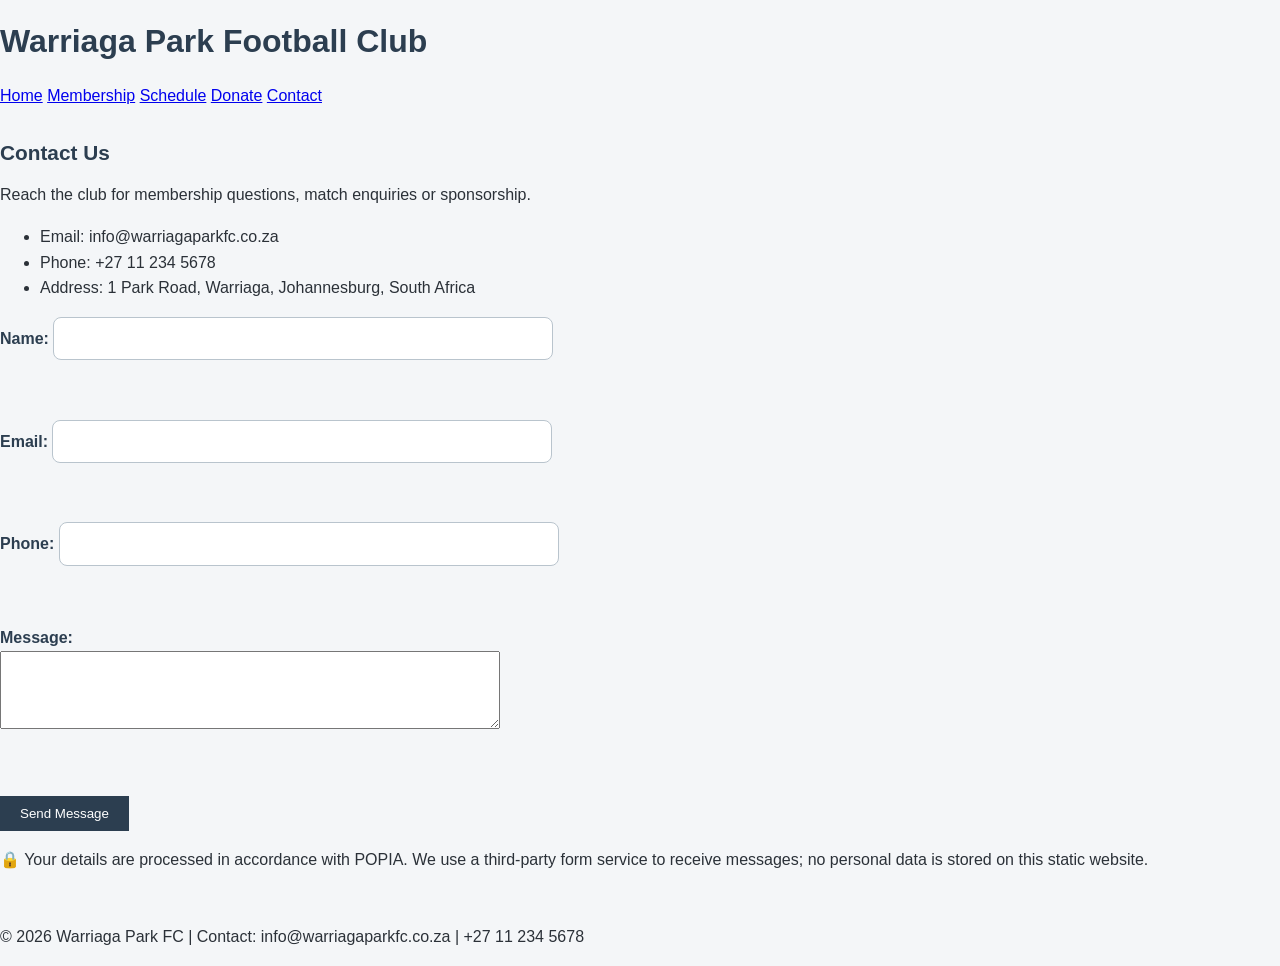
==== contact.html @ 316d6ea3 "feat: add contact page and enhance footer" ====
<!DOCTYPE html>
<html lang="en">
<head>
    <meta charset="UTF-8">
    <meta name="viewport" content="width=device-width, initial-scale=1.0">
    <title>Contact - Warriaga Park FC</title>
    <link rel="stylesheet" href="style.css">
</head>
<body>
    <header>
        <h1>Warriaga Park Football Club</h1>
        <nav>
            <a href="index.html">Home</a>
            <a href="membership.html">Membership</a>
            <a href="schedule.html">Schedule</a>
            <a href="donate.html">Donate</a>
            <a href="contact.html">Contact</a>
        </nav>
    </header>
    <main>
        <h2>Contact Us</h2>
        <p>Reach the club for membership questions, match enquiries or sponsorship.</p>

        <ul>
            <li>Email: info@warriagaparkfc.co.za</li>
            <li>Phone: +27 11 234 5678</li>
            <li>Address: 1 Park Road, Warriaga, Johannesburg, South Africa</li>
        </ul>

        <form action="https://formspree.io/f/your_form_id" method="POST">
            <label>Name: <input type="text" name="name" required></label><br><br>
            <label>Email: <input type="email" name="email" required></label><br><br>
            <label>Phone: <input type="tel" name="phone"></label><br><br>
            <label>Message:<br>
                <textarea name="message" rows="4" required></textarea>
            </label><br><br>
            <button type="submit">Send Message</button>
        </form>

        <p>&#128274; Your details are processed in accordance with POPIA. We use a third-party form service to receive messages; no personal data is stored on this static website.</p>
    </main>
    <footer>
        <p>&copy; 2026 Warriaga Park FC | Contact: info@warriagaparkfc.co.za | +27 11 234 5678</p>
    </footer>
</body>
</html>
---- style.css ----
/* ==========================================================================
   Warriaga Park FC - site stylesheet
   Mobile-first, no external dependencies.
   Shared by: index.html, team.html, history.html, schedule.html,
              membership.html, donate.html
   ========================================================================== */

:root {
    --club-navy: #2c3e50;
    --club-navy-dark: #22303d;
    --club-green: #1f7a4c;
    --club-green-dark: #19623f;
    --club-gold: #f0b429;
    --surface: #ffffff;
    --page-bg: #f4f6f8;
    --text: #2b3138;
    --text-muted: #5b6672;
    --border: #dce3e9;
    --radius: 10px;
    --shadow-sm: 0 1px 2px rgba(20, 30, 40, 0.08);
    --shadow-md: 0 6px 18px rgba(20, 30, 40, 0.12);
    --wrap: 1040px;
}

*,
*::before,
*::after {
    box-sizing: border-box;
}

html {
    -webkit-text-size-adjust: 100%;
}

body {
    margin: 0;
    min-height: 100vh;
    display: flex;
    flex-direction: column;
    font-family: Arial, Helvetica, sans-serif;
    font-size: 16px;
    line-height: 1.6;
    color: var(--text);
    background-color: var(--page-bg);
}

img {
    max-width: 100%;
    height: auto;
}

/* Layout helper ----------------------------------------------------------- */

.wrap {
    width: 100%;
    max-width: var(--wrap);
    margin-inline: auto;
    padding-inline: 16px;
}

main.wrap {
    flex: 1 0 auto;
    padding-block: 24px 48px;
}

/* Accessibility ---------------------------------------------------------- */

.skip-link {
    position: absolute;
    top: 0;
    left: -9999px;
    z-index: 20;
    padding: 10px 16px;
    background: var(--club-gold);
    color: #20262c;
    font-weight: bold;
    text-decoration: none;
}

.skip-link:focus {
    left: 0;
}

a:focus-visible,
button:focus-visible,
input:focus-visible,
select:focus-visible {
    outline: 3px solid var(--club-gold);
    outline-offset: 2px;
}

/* Header and navigation --------------------------------------------------- */

.site-header {
    background: var(--club-navy);
    color: #ffffff;
    box-shadow: var(--shadow-sm);
}

.header-inner {
    display: flex;
    flex-wrap: wrap;
    align-items: center;
    justify-content: space-between;
    gap: 10px 20px;
    padding-block: 14px;
}

.brand {
    display: inline-flex;
    align-items: center;
    gap: 10px;
    color: #ffffff;
    text-decoration: none;
}

.brand-mark {
    display: inline-flex;
    align-items: center;
    justify-content: center;
    width: 40px;
    height: 40px;
    border-radius: 50%;
    background: var(--club-green);
    font-size: 0.78rem;
    font-weight: bold;
    letter-spacing: 0.5px;
}

.brand-text {
    font-size: 1.05rem;
    font-weight: bold;
}

.site-nav ul {
    display: flex;
    flex-wrap: wrap;
    gap: 4px 6px;
    margin: 0;
    padding: 0;
    list-style: none;
}

.site-nav a {
    display: block;
    padding: 8px 13px;
    border-radius: 999px;
    color: #e8eef4;
    font-size: 0.95rem;
    text-decoration: none;
}

.site-nav a:hover,
.site-nav a:focus-visible {
    background: rgba(255, 255, 255, 0.14);
    color: #ffffff;
}

.site-nav a[aria-current="page"] {
    background: var(--club-green);
    color: #ffffff;
}

/* Typography -------------------------------------------------------------- */

h1,
h2,
h3 {
    color: var(--club-navy);
    line-height: 1.25;
}

h2 {
    margin: 32px 0 12px;
    font-size: 1.3rem;
}

h3 {
    margin: 0 0 8px;
    font-size: 1.05rem;
}

.lead {
    margin-top: 0;
    font-size: 1.05rem;
    color: var(--text-muted);
}

/* Hero -------------------------------------------------------------------- */

.hero {
    padding: 28px 22px;
    border-radius: var(--radius);
    background: linear-gradient(135deg, var(--club-navy) 0%, #1f6b47 100%);
    color: #ffffff;
    box-shadow: var(--shadow-md);
}

.hero h1 {
    margin: 0 0 12px;
    color: #ffffff;
    font-size: 1.6rem;
}

.hero p {
    margin: 0 0 10px;
}

.hero-actions {
    display: flex;
    flex-wrap: wrap;
    gap: 10px;
    margin: 18px 0 0;
}

/* Buttons ----------------------------------------------------------------- */

.btn {
    display: inline-block;
    padding: 11px 20px;
    border: 0;
    border-radius: 999px;
    background: var(--club-green);
    color: #ffffff;
    font: inherit;
    font-size: 0.95rem;
    font-weight: bold;
    text-decoration: none;
    cursor: pointer;
}

.btn:hover {
    background: var(--club-green-dark);
}

.hero .btn {
    background: var(--club-gold);
    color: #20262c;
}

.hero .btn:hover {
    background: #dda41d;
}

.hero .btn-secondary {
    background: transparent;
    color: #ffffff;
    box-shadow: inset 0 0 0 2px rgba(255, 255, 255, 0.75);
}

.hero .btn-secondary:hover {
    background: rgba(255, 255, 255, 0.14);
}

/* Cards and responsive grids --------------------------------------------- */

.grid {
    display: grid;
    grid-template-columns: 1fr;
    gap: 16px;
    margin-top: 8px;
}

.card {
    padding: 18px;
    border: 1px solid var(--border);
    border-radius: var(--radius);
    background: var(--surface);
    box-shadow: var(--shadow-sm);
}

.card p {
    margin: 0;
    color: var(--text-muted);
}

.card h3 a {
    color: var(--club-navy);
    text-decoration: none;
}

.card h3 a:hover {
    text-decoration: underline;
}

.card-meta {
    display: inline-block;
    margin-bottom: 8px;
    padding: 2px 10px;
    border-radius: 999px;
    background: #e7f1ea;
    color: var(--club-green-dark);
    font-size: 0.8rem;
    font-weight: bold;
    letter-spacing: 0.04em;
    text-transform: uppercase;
}

@media (min-width: 640px) {
    .grid-2,
    .grid-3 {
        grid-template-columns: repeat(2, 1fr);
    }

    .hero h1 {
        font-size: 2rem;
    }
}

@media (min-width: 900px) {
    .grid-3 {
        grid-template-columns: repeat(3, 1fr);
    }
}

/* Tables ------------------------------------------------------------------ */

.table-scroll {
    overflow-x: auto;
    border: 1px solid var(--border);
    border-radius: var(--radius);
    background: var(--surface);
}

table {
    width: 100%;
    border-collapse: collapse;
}

caption {
    padding: 12px 14px 0;
    color: var(--text-muted);
    font-size: 0.9rem;
    text-align: left;
}

th,
td {
    padding: 10px 14px;
    border-bottom: 1px solid var(--border);
    text-align: left;
}

thead th {
    background: #eef2f6;
    color: var(--club-navy);
}

tbody tr:last-child td {
    border-bottom: 0;
}

.result-win {
    color: var(--club-green-dark);
    font-weight: bold;
}

.result-loss {
    color: #a4341f;
    font-weight: bold;
}

/* Timeline (club history) ------------------------------------------------- */

.timeline {
    margin: 8px 0 0;
    padding: 0;
    list-style: none;
}

.timeline li {
    position: relative;
    padding: 0 0 20px 30px;
    border-left: 2px solid var(--border);
}

.timeline li:last-child {
    padding-bottom: 0;
    border-left-color: transparent;
}

.timeline li::before {
    content: "";
    position: absolute;
    top: 6px;
    left: -7px;
    width: 12px;
    height: 12px;
    border: 2px solid var(--surface);
    border-radius: 50%;
    background: var(--club-green);
    box-shadow: 0 0 0 2px var(--club-green);
}

.timeline .year {
    display: block;
    color: var(--club-navy);
    font-weight: bold;
}

.timeline p {
    margin: 2px 0 0;
    color: var(--text-muted);
}

/* Forms ------------------------------------------------------------------- */

.form-card {
    max-width: 560px;
    padding: 22px;
    border: 1px solid var(--border);
    border-radius: var(--radius);
    background: var(--surface);
    box-shadow: var(--shadow-sm);
}

.field {
    margin-bottom: 16px;
}

label,
legend {
    display: block;
    margin-bottom: 6px;
    color: var(--club-navy);
    font-weight: bold;
}

fieldset {
    margin: 0 0 16px;
    padding: 0;
    border: 0;
}

input,
select {
    width: 100%;
    padding: 10px 12px;
    border: 1px solid #b9c4cd;
    border-radius: 8px;
    background: #ffffff;
    color: inherit;
    font: inherit;
}

.field-hint {
    display: block;
    margin-top: 4px;
    color: var(--text-muted);
    font-size: 0.85rem;
    font-weight: normal;
}

.required-note {
    margin-top: 0;
    color: var(--text-muted);
    font-size: 0.85rem;
}

/* Footer ------------------------------------------------------------------ */

.site-footer {
    background: var(--club-navy-dark);
    color: #c9d4de;
    font-size: 0.9rem;
}

.site-footer .wrap {
    display: flex;
    flex-wrap: wrap;
    justify-content: space-between;
    gap: 6px 20px;
    padding-block: 18px;
}

.site-footer p {
    margin: 0;
}

.site-footer a {
    color: #ffffff;
}

@media (max-width: 480px) {
    .site-footer .wrap {
        flex-direction: column;
    }
}

form label { display: block; margin-bottom: 8px; }
form input[type="text"],
form input[type="email"],
form input[type="tel"],
form textarea {
    width: 100%;
    max-width: 500px;
    padding: 8px;
    box-sizing: border-box;
}
form button {
    background: #2c3e50;
    color: white;
    border: none;
    padding: 10px 20px;
    cursor: pointer;
}
form button:hover { background: #1a252f; }
footer { position: static; width: 100%; margin-top: 20px; }
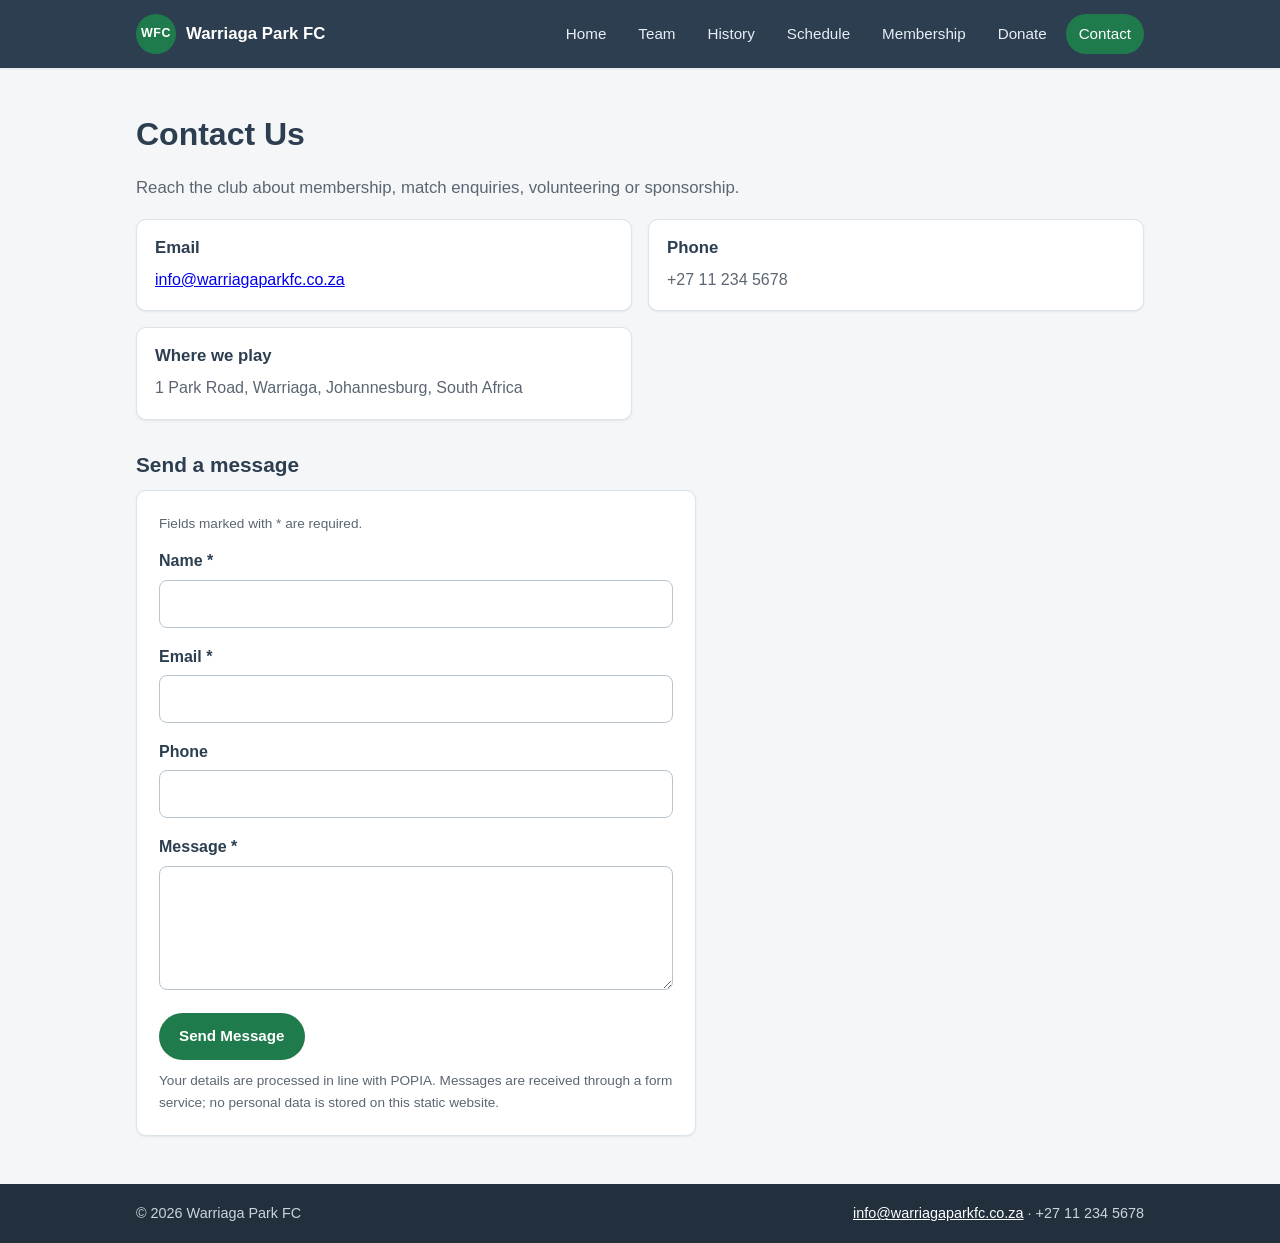
==== commit 46d6a6a7: "feat: add donation and membership checkout - add a checkout page with suggested and custom amounts, " ====
--- a/contact.html
+++ b/contact.html
@@ -3,44 +3,87 @@
 <head>
     <meta charset="UTF-8">
     <meta name="viewport" content="width=device-width, initial-scale=1.0">
-    <title>Contact - Warriaga Park FC</title>
+    <meta name="description" content="Contact Warriaga Park Football Club about membership, matches or sponsorship.">
+    <title>Contact | Warriaga Park FC</title>
     <link rel="stylesheet" href="style.css">
 </head>
 <body>
-    <header>
-        <h1>Warriaga Park Football Club</h1>
-        <nav>
-            <a href="index.html">Home</a>
-            <a href="membership.html">Membership</a>
-            <a href="schedule.html">Schedule</a>
-            <a href="donate.html">Donate</a>
-            <a href="contact.html">Contact</a>
-        </nav>
+    <a class="skip-link" href="#main">Skip to main content</a>
+
+    <header class="site-header">
+        <div class="wrap header-inner">
+            <a class="brand" href="index.html">
+                <span class="brand-mark" aria-hidden="true">WFC</span>
+                <span class="brand-text">Warriaga Park FC</span>
+            </a>
+            <nav class="site-nav" aria-label="Main navigation">
+                <ul>
+                    <li><a href="index.html">Home</a></li>
+                    <li><a href="team.html">Team</a></li>
+                    <li><a href="history.html">History</a></li>
+                    <li><a href="schedule.html">Schedule</a></li>
+                    <li><a href="membership.html">Membership</a></li>
+                    <li><a href="donate.html">Donate</a></li>
+                    <li><a href="contact.html" aria-current="page">Contact</a></li>
+                </ul>
+            </nav>
+        </div>
     </header>
-    <main>
-        <h2>Contact Us</h2>
-        <p>Reach the club for membership questions, match enquiries or sponsorship.</p>
 
-        <ul>
-            <li>Email: info@warriagaparkfc.co.za</li>
-            <li>Phone: +27 11 234 5678</li>
-            <li>Address: 1 Park Road, Warriaga, Johannesburg, South Africa</li>
-        </ul>
+    <main id="main" class="wrap">
+        <h1>Contact Us</h1>
+        <p class="lead">Reach the club about membership, match enquiries, volunteering or sponsorship.</p>
 
-        <form action="https://formspree.io/f/your_form_id" method="POST">
-            <label>Name: <input type="text" name="name" required></label><br><br>
-            <label>Email: <input type="email" name="email" required></label><br><br>
-            <label>Phone: <input type="tel" name="phone"></label><br><br>
-            <label>Message:<br>
-                <textarea name="message" rows="4" required></textarea>
-            </label><br><br>
-            <button type="submit">Send Message</button>
+        <div class="grid grid-2">
+            <article class="card">
+                <h3>Email</h3>
+                <p><a href="mailto:info@warriagaparkfc.co.za">info@warriagaparkfc.co.za</a></p>
+            </article>
+            <article class="card">
+                <h3>Phone</h3>
+                <p>+27 11 234 5678</p>
+            </article>
+            <article class="card">
+                <h3>Where we play</h3>
+                <p>1 Park Road, Warriaga, Johannesburg, South Africa</p>
+            </article>
+        </div>
+
+        <h2>Send a message</h2>
+        <form class="form-card" action="https://formspree.io/f/your_form_id" method="POST">
+            <p class="required-note">Fields marked with * are required.</p>
+
+            <div class="field">
+                <label for="contact-name">Name *</label>
+                <input type="text" id="contact-name" name="name" autocomplete="name" required>
+            </div>
+
+            <div class="field">
+                <label for="contact-email">Email *</label>
+                <input type="email" id="contact-email" name="email" autocomplete="email" required>
+            </div>
+
+            <div class="field">
+                <label for="contact-phone">Phone</label>
+                <input type="tel" id="contact-phone" name="phone" autocomplete="tel">
+            </div>
+
+            <div class="field">
+                <label for="contact-message">Message *</label>
+                <textarea id="contact-message" name="message" rows="4" required></textarea>
+            </div>
+
+            <button class="btn" type="submit">Send Message</button>
+            <p class="secure-note">Your details are processed in line with POPIA. Messages are received through a
+                form service; no personal data is stored on this static website.</p>
         </form>
+    </main>
 
-        <p>&#128274; Your details are processed in accordance with POPIA. We use a third-party form service to receive messages; no personal data is stored on this static website.</p>
-    </main>
-    <footer>
-        <p>&copy; 2026 Warriaga Park FC | Contact: info@warriagaparkfc.co.za | +27 11 234 5678</p>
+    <footer class="site-footer">
+        <div class="wrap">
+            <p>&copy; 2026 Warriaga Park FC</p>
+            <p><a href="mailto:info@warriagaparkfc.co.za">info@warriagaparkfc.co.za</a> &middot; +27 11 234 5678</p>
+        </div>
     </footer>
 </body>
-</html>+</html>
--- a/style.css
+++ b/style.css
@@ -487,22 +487,316 @@
     }
 }
 
-form label { display: block; margin-bottom: 8px; }
-form input[type="text"],
-form input[type="email"],
-form input[type="tel"],
-form textarea {
+/* Checkout (donate.html) --------------------------------------------------- */
+
+[hidden] {
+    display: none !important;
+}
+
+textarea {
     width: 100%;
-    max-width: 500px;
-    padding: 8px;
-    box-sizing: border-box;
-}
-form button {
-    background: #2c3e50;
-    color: white;
-    border: none;
-    padding: 10px 20px;
+    padding: 10px 12px;
+    border: 1px solid #b9c4cd;
+    border-radius: 8px;
+    background: #ffffff;
+    color: inherit;
+    font: inherit;
+}
+
+.checkout {
+    display: grid;
+    gap: 18px;
+    margin-top: 22px;
+}
+
+@media (min-width: 900px) {
+    .checkout {
+        grid-template-columns: minmax(0, 1fr) 330px;
+        align-items: start;
+    }
+}
+
+.checkout-form {
+    display: grid;
+    gap: 16px;
+}
+
+.panel {
+    padding: 20px;
+    border: 1px solid var(--border);
+    border-radius: var(--radius);
+    background: var(--surface);
+    box-shadow: var(--shadow-sm);
+}
+
+.panel h2 {
+    margin: 0 0 12px;
+    font-size: 1.1rem;
+}
+
+.panel p:last-child {
+    margin-bottom: 0;
+}
+
+.amount-grid {
+    display: grid;
+    grid-template-columns: repeat(2, 1fr);
+    gap: 8px;
+    margin-bottom: 14px;
+}
+
+@media (min-width: 560px) {
+    .amount-grid {
+        grid-template-columns: repeat(4, 1fr);
+    }
+}
+
+.amount {
+    padding: 12px 8px;
+    border: 1px solid #b9c4cd;
+    border-radius: 8px;
+    background: #ffffff;
+    color: var(--text);
+    font: inherit;
+    font-weight: bold;
     cursor: pointer;
 }
-form button:hover { background: #1a252f; }
-footer { position: static; width: 100%; margin-top: 20px; }
+
+.amount:hover {
+    border-color: var(--club-green);
+}
+
+.amount[aria-pressed="true"] {
+    border-color: var(--club-green);
+    background: #e7f1ea;
+    color: var(--club-green-dark);
+}
+
+.split {
+    display: flex;
+    flex-wrap: wrap;
+    gap: 8px;
+    margin: 4px 0 0;
+    padding: 0;
+    border: 0;
+}
+
+.split legend {
+    margin-bottom: 6px;
+}
+
+.radio {
+    display: inline-flex;
+    align-items: center;
+    gap: 8px;
+    margin: 0;
+    padding: 8px 14px;
+    border: 1px solid #b9c4cd;
+    border-radius: 999px;
+    font-weight: normal;
+    cursor: pointer;
+}
+
+.radio input {
+    width: auto;
+    margin: 0;
+}
+
+.radio:has(input:checked) {
+    border-color: var(--club-green);
+    background: #e7f1ea;
+}
+
+.field > span {
+    display: block;
+    margin-bottom: 6px;
+}
+
+.checkbox {
+    display: flex;
+    gap: 10px;
+    align-items: flex-start;
+    margin: 4px 0 16px;
+    color: var(--text);
+    font-weight: normal;
+}
+
+.checkbox input {
+    flex: none;
+    width: 18px;
+    height: 18px;
+    margin: 2px 0 0;
+}
+
+.methods {
+    display: grid;
+    gap: 8px;
+}
+
+@media (min-width: 640px) {
+    .methods {
+        grid-template-columns: 1fr 1fr;
+    }
+}
+
+.method {
+    display: flex;
+    gap: 10px;
+    align-items: flex-start;
+    padding: 12px 14px;
+    border: 1px solid #b9c4cd;
+    border-radius: 8px;
+    font-weight: bold;
+    cursor: pointer;
+}
+
+.method input {
+    flex: none;
+    width: auto;
+    margin: 3px 0 0;
+}
+
+.method small {
+    display: block;
+    margin-top: 2px;
+    color: var(--text-muted);
+    font-size: 0.85rem;
+    font-weight: normal;
+}
+
+.method.is-selected {
+    border-color: var(--club-green);
+    background: #f2f8f4;
+}
+
+.notice {
+    margin: 14px 0;
+    padding: 10px 12px;
+    border: 1px solid #f0d48a;
+    border-radius: 8px;
+    background: #fff4d6;
+    color: #6b4a00;
+    font-size: 0.92rem;
+}
+
+.notice.is-error {
+    border-color: #f3b7b1;
+    background: #fdecea;
+    color: #8a1f14;
+}
+
+.notice.is-ok {
+    border-color: #b9d8c6;
+    background: #e7f1ea;
+    color: #14532d;
+}
+
+.secure-note {
+    margin: 10px 0 0;
+    color: var(--text-muted);
+    font-size: 0.85rem;
+}
+
+.summary {
+    padding: 18px;
+    border: 1px solid var(--border);
+    border-radius: var(--radius);
+    background: var(--surface);
+    box-shadow: var(--shadow-sm);
+}
+
+@media (min-width: 900px) {
+    .summary {
+        position: sticky;
+        top: 16px;
+    }
+}
+
+.summary h2 {
+    margin: 0 0 8px;
+    font-size: 1.1rem;
+}
+
+.summary dl {
+    margin: 0 0 12px;
+}
+
+.summary dl > div {
+    display: flex;
+    justify-content: space-between;
+    gap: 12px;
+    padding: 8px 0;
+    border-bottom: 1px solid var(--border);
+}
+
+.summary dt {
+    color: var(--text-muted);
+}
+
+.summary dd {
+    margin: 0;
+    font-weight: bold;
+    text-align: right;
+}
+
+.summary-total {
+    color: var(--club-navy);
+    font-size: 1.25rem;
+}
+
+.summary-note {
+    margin: 10px 0 0;
+    color: var(--text-muted);
+    font-size: 0.85rem;
+}
+
+.membership-note {
+    margin: 0 0 12px;
+    padding: 10px 12px;
+    border-radius: 8px;
+    background: #eef4f8;
+    color: var(--club-navy);
+    font-size: 0.92rem;
+}
+
+.amount-fixed {
+    margin: 0 0 12px;
+    color: var(--club-navy);
+    font-size: 1.05rem;
+    font-weight: bold;
+}
+
+.eft-panel {
+    margin-top: 18px;
+}
+
+.eft-list {
+    display: grid;
+    gap: 6px;
+    margin: 10px 0;
+}
+
+.eft-list > div {
+    display: flex;
+    justify-content: space-between;
+    gap: 12px;
+    padding: 8px 0;
+    border-bottom: 1px dashed var(--border);
+}
+
+.eft-reference {
+    margin: 6px 0 0;
+}
+
+.thanks {
+    max-width: 620px;
+}
+
+.thanks .panel {
+    margin: 18px 0;
+}
+
+.fee-panel {
+    margin-top: 8px;
+    max-width: 560px;
+}
